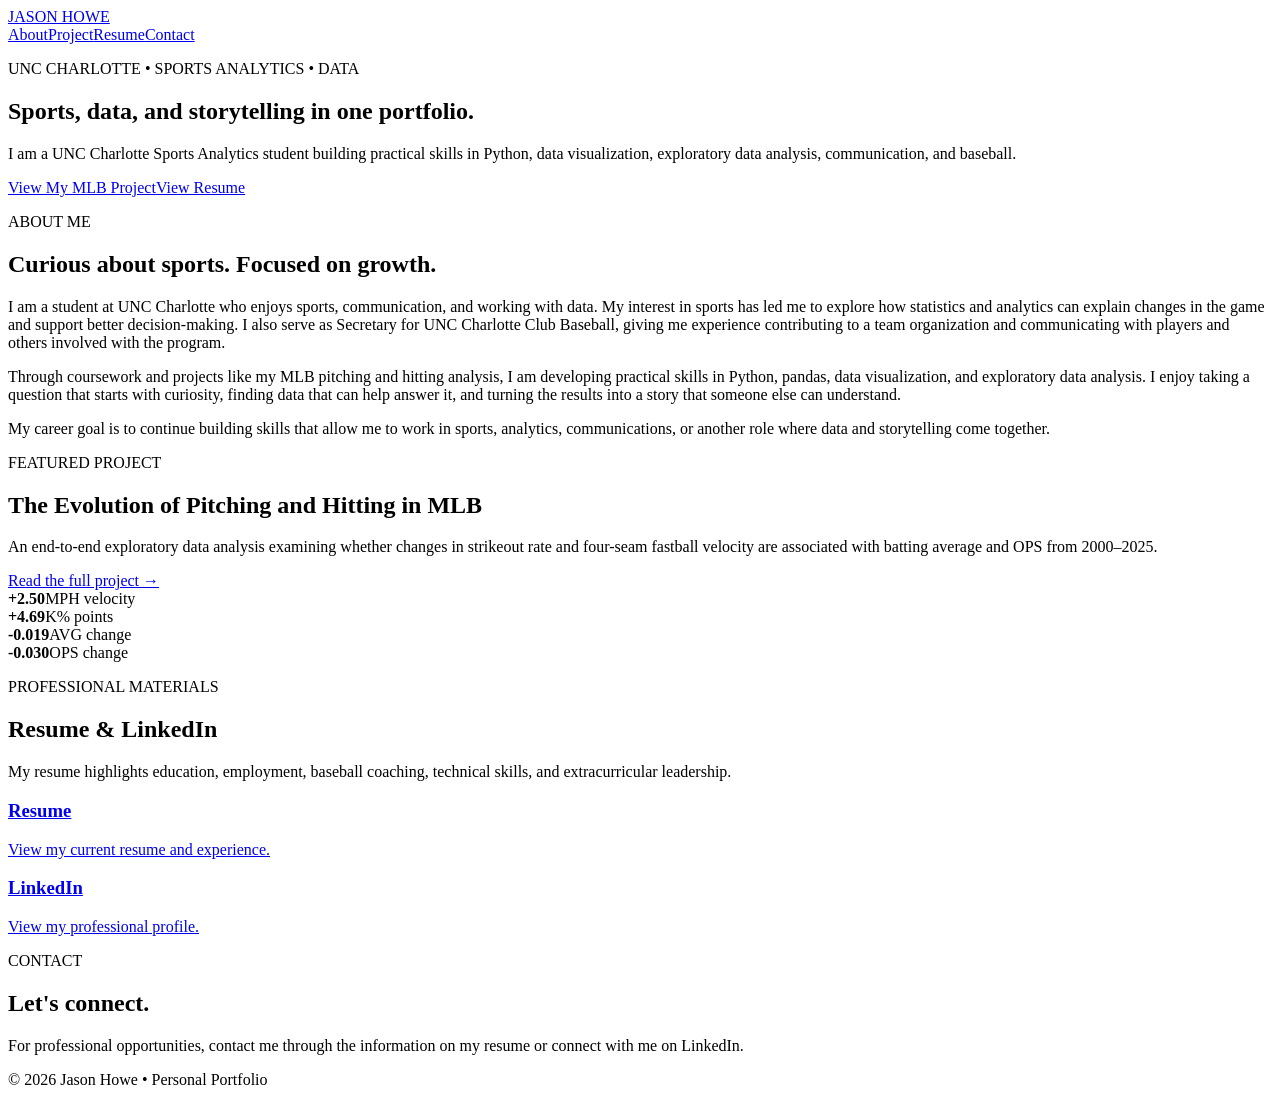
==== index.html @ 019739ac "Add portfolio homepage" ====
<!DOCTYPE html>
<html lang="en"><head><meta charset="UTF-8"><meta name="viewport" content="width=device-width,initial-scale=1.0"><title>Jason Howe | Sports Analytics Portfolio</title><link rel="stylesheet" href="styles.css"></head>
<body><header><nav><a class="brand" href="index.html">JASON HOWE</a><div class="navlinks"><a href="#about">About</a><a href="project.html">Project</a><a href="resume.html">Resume</a><a href="#contact">Contact</a></div></nav></header>
<main><section class="hero"><p class="eyebrow">UNC CHARLOTTE • SPORTS ANALYTICS • DATA</p><h1>Sports, data, and storytelling in one portfolio.</h1><p class="lead">I am a UNC Charlotte Sports Analytics student building practical skills in Python, data visualization, exploratory data analysis, communication, and baseball.</p><div class="buttons"><a class="button" href="project.html">View My MLB Project</a><a class="button secondary" href="resume.html">View Resume</a></div></section>
<section id="about" class="section"><p class="eyebrow">ABOUT ME</p><h2>Curious about sports. Focused on growth.</h2><p>I am a student at UNC Charlotte who enjoys sports, communication, and working with data. My interest in sports has led me to explore how statistics and analytics can explain changes in the game and support better decision-making. I also serve as Secretary for UNC Charlotte Club Baseball, giving me experience contributing to a team organization and communicating with players and others involved with the program.</p><p>Through coursework and projects like my MLB pitching and hitting analysis, I am developing practical skills in Python, pandas, data visualization, and exploratory data analysis. I enjoy taking a question that starts with curiosity, finding data that can help answer it, and turning the results into a story that someone else can understand.</p><p>My career goal is to continue building skills that allow me to work in sports, analytics, communications, or another role where data and storytelling come together.</p></section>
<section class="section feature"><div><p class="eyebrow">FEATURED PROJECT</p><h2>The Evolution of Pitching and Hitting in MLB</h2><p>An end-to-end exploratory data analysis examining whether changes in strikeout rate and four-seam fastball velocity are associated with batting average and OPS from 2000–2025.</p><a class="textlink" href="project.html">Read the full project →</a></div><div class="statgrid"><div><strong>+2.50</strong><span>MPH velocity</span></div><div><strong>+4.69</strong><span>K% points</span></div><div><strong>-0.019</strong><span>AVG change</span></div><div><strong>-0.030</strong><span>OPS change</span></div></div></section>
<section id="resume" class="section"><p class="eyebrow">PROFESSIONAL MATERIALS</p><h2>Resume & LinkedIn</h2><p>My resume highlights education, employment, baseball coaching, technical skills, and extracurricular leadership.</p><div class="cards"><a class="card" href="resume.html"><h3>Resume</h3><p>View my current resume and experience.</p></a><a class="card" href="https://www.linkedin.com/in/jason-howe-ab443136b/" target="_blank" rel="noopener noreferrer"><h3>LinkedIn</h3><p>View my professional profile.</p></a></div></section>
<section id="contact" class="section"><p class="eyebrow">CONTACT</p><h2>Let's connect.</h2><p>For professional opportunities, contact me through the information on my resume or connect with me on LinkedIn.</p></section></main><footer><p>© 2026 Jason Howe • Personal Portfolio</p></footer></body></html>
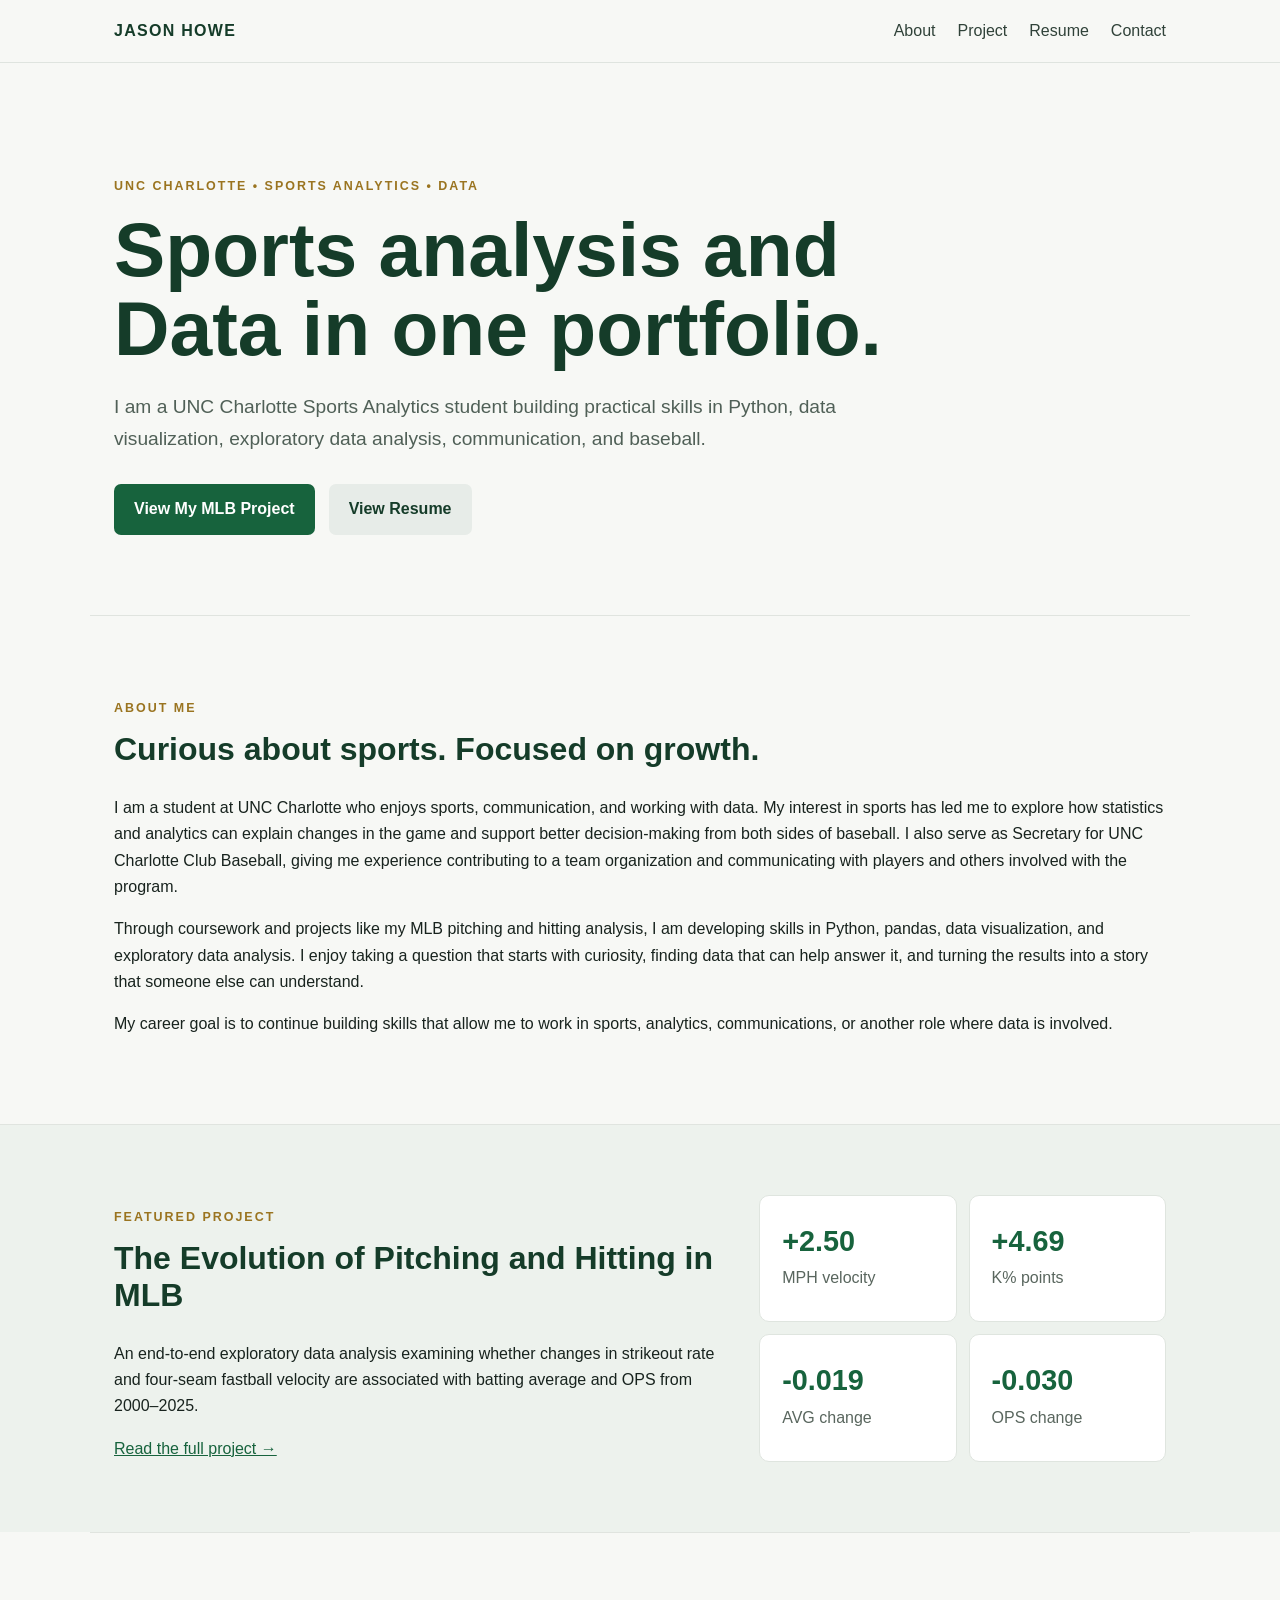
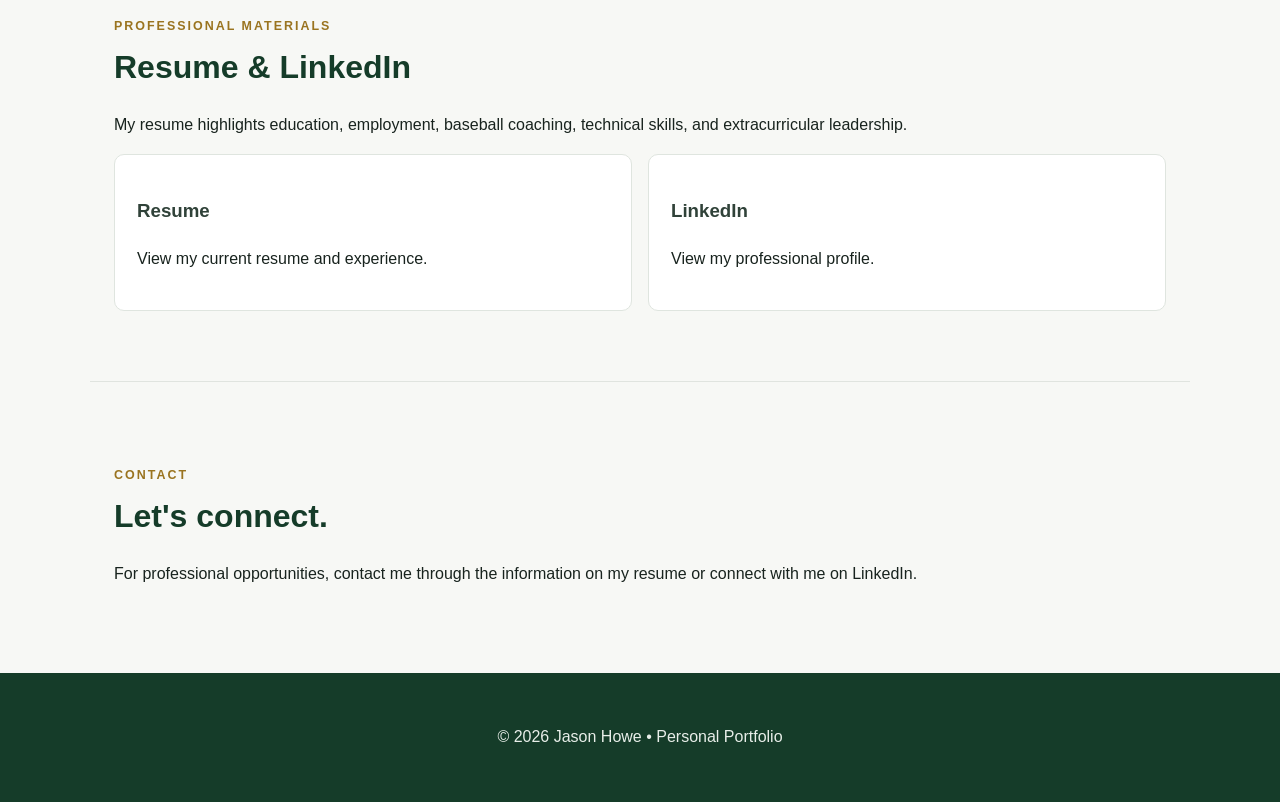
==== commit 78f008bd: "Revise hero section and about me content Updated the hero section and about me content for clarity a" ====
--- a/index.html
+++ b/index.html
@@ -1,8 +1,8 @@
 <!DOCTYPE html>
 <html lang="en"><head><meta charset="UTF-8"><meta name="viewport" content="width=device-width,initial-scale=1.0"><title>Jason Howe | Sports Analytics Portfolio</title><link rel="stylesheet" href="styles.css"></head>
 <body><header><nav><a class="brand" href="index.html">JASON HOWE</a><div class="navlinks"><a href="#about">About</a><a href="project.html">Project</a><a href="resume.html">Resume</a><a href="#contact">Contact</a></div></nav></header>
-<main><section class="hero"><p class="eyebrow">UNC CHARLOTTE • SPORTS ANALYTICS • DATA</p><h1>Sports, data, and storytelling in one portfolio.</h1><p class="lead">I am a UNC Charlotte Sports Analytics student building practical skills in Python, data visualization, exploratory data analysis, communication, and baseball.</p><div class="buttons"><a class="button" href="project.html">View My MLB Project</a><a class="button secondary" href="resume.html">View Resume</a></div></section>
-<section id="about" class="section"><p class="eyebrow">ABOUT ME</p><h2>Curious about sports. Focused on growth.</h2><p>I am a student at UNC Charlotte who enjoys sports, communication, and working with data. My interest in sports has led me to explore how statistics and analytics can explain changes in the game and support better decision-making. I also serve as Secretary for UNC Charlotte Club Baseball, giving me experience contributing to a team organization and communicating with players and others involved with the program.</p><p>Through coursework and projects like my MLB pitching and hitting analysis, I am developing practical skills in Python, pandas, data visualization, and exploratory data analysis. I enjoy taking a question that starts with curiosity, finding data that can help answer it, and turning the results into a story that someone else can understand.</p><p>My career goal is to continue building skills that allow me to work in sports, analytics, communications, or another role where data and storytelling come together.</p></section>
+<main><section class="hero"><p class="eyebrow">UNC CHARLOTTE • SPORTS ANALYTICS • DATA</p><h1>Sports analysis and Data in one portfolio.</h1><p class="lead">I am a UNC Charlotte Sports Analytics student building practical skills in Python, data visualization, exploratory data analysis, communication, and baseball.</p><div class="buttons"><a class="button" href="project.html">View My MLB Project</a><a class="button secondary" href="resume.html">View Resume</a></div></section>
+<section id="about" class="section"><p class="eyebrow">ABOUT ME</p><h2>Curious about sports. Focused on growth.</h2><p>I am a student at UNC Charlotte who enjoys sports, communication, and working with data. My interest in sports has led me to explore how statistics and analytics can explain changes in the game and support better decision-making from both sides of baseball. I also serve as Secretary for UNC Charlotte Club Baseball, giving me experience contributing to a team organization and communicating with players and others involved with the program.</p><p>Through coursework and projects like my MLB pitching and hitting analysis, I am developing skills in Python, pandas, data visualization, and exploratory data analysis. I enjoy taking a question that starts with curiosity, finding data that can help answer it, and turning the results into a story that someone else can understand.</p><p>My career goal is to continue building skills that allow me to work in sports, analytics, communications, or another role where data is involved.</p></section>
 <section class="section feature"><div><p class="eyebrow">FEATURED PROJECT</p><h2>The Evolution of Pitching and Hitting in MLB</h2><p>An end-to-end exploratory data analysis examining whether changes in strikeout rate and four-seam fastball velocity are associated with batting average and OPS from 2000–2025.</p><a class="textlink" href="project.html">Read the full project →</a></div><div class="statgrid"><div><strong>+2.50</strong><span>MPH velocity</span></div><div><strong>+4.69</strong><span>K% points</span></div><div><strong>-0.019</strong><span>AVG change</span></div><div><strong>-0.030</strong><span>OPS change</span></div></div></section>
 <section id="resume" class="section"><p class="eyebrow">PROFESSIONAL MATERIALS</p><h2>Resume & LinkedIn</h2><p>My resume highlights education, employment, baseball coaching, technical skills, and extracurricular leadership.</p><div class="cards"><a class="card" href="resume.html"><h3>Resume</h3><p>View my current resume and experience.</p></a><a class="card" href="https://www.linkedin.com/in/jason-howe-ab443136b/" target="_blank" rel="noopener noreferrer"><h3>LinkedIn</h3><p>View my professional profile.</p></a></div></section>
 <section id="contact" class="section"><p class="eyebrow">CONTACT</p><h2>Let's connect.</h2><p>For professional opportunities, contact me through the information on my resume or connect with me on LinkedIn.</p></section></main><footer><p>© 2026 Jason Howe • Personal Portfolio</p></footer></body></html>
--- a/styles.css
+++ b/styles.css
@@ -0,0 +1 @@
+*{box-sizing:border-box}body{margin:0;font-family:Inter,Arial,sans-serif;line-height:1.65;color:#18231e;background:#f7f8f5}header{position:sticky;top:0;background:rgba(247,248,245,.96);border-bottom:1px solid #dfe4df;z-index:10}nav{max-width:1100px;margin:auto;padding:18px 24px;display:flex;justify-content:space-between;align-items:center}.brand{font-weight:800;letter-spacing:.08em;color:#153c29;text-decoration:none}.navlinks{display:flex;gap:22px}.navlinks a{color:#304239;text-decoration:none}.navlinks a:hover,.textlink{color:#17633d}.hero{max-width:1100px;margin:auto;padding:100px 24px 80px}.hero.compact{padding-bottom:55px}.eyebrow{font-size:.78rem;font-weight:800;letter-spacing:.16em;color:#9a7420}.hero h1{font-size:clamp(2.5rem,6vw,5rem);line-height:1.02;max-width:900px;margin:14px 0 24px;color:#153c29}.lead{font-size:1.2rem;max-width:760px;color:#506057}.buttons{display:flex;gap:14px;flex-wrap:wrap;margin-top:30px}.button{display:inline-block;background:#17633d;color:white;padding:12px 20px;border-radius:7px;text-decoration:none;font-weight:700}.button.secondary{background:#e7ece8;color:#153c29}.section{max-width:1100px;margin:auto;padding:70px 24px;border-top:1px solid #e0e4df}.section h2{font-size:2rem;line-height:1.15;color:#153c29;margin-top:8px}.section h3{color:#304239}.feature{display:grid;grid-template-columns:1.5fr 1fr;gap:35px;background:#edf2ed;max-width:none;padding-left:max(24px,calc((100% - 1100px)/2 + 24px));padding-right:max(24px,calc((100% - 1100px)/2 + 24px))}.statgrid{display:grid;grid-template-columns:1fr 1fr;gap:12px}.statgrid div,.findings div,.card{background:white;border:1px solid #dfe5df;border-radius:10px;padding:22px}.statgrid strong,.findings strong{display:block;font-size:1.8rem;color:#17633d}.statgrid span,.findings span{display:block;color:#59665e}.cards{display:grid;grid-template-columns:1fr 1fr;gap:16px}.card{display:block;text-decoration:none;color:inherit}.card:hover{border-color:#9a7420}.table{border:1px solid #dfe5df;border-radius:10px;overflow:hidden}.table>div{display:grid;grid-template-columns:1fr 2fr;padding:12px 16px;border-bottom:1px solid #e5e9e5}.table>div:last-child{border-bottom:0}.table>div:first-child{background:#edf2ed}.findings{display:grid;grid-template-columns:repeat(4,1fr);gap:12px}figure{margin:35px 0;padding:20px;background:white;border:1px solid #dfe5df;border-radius:10px}figure img{width:100%;height:auto;display:block}figcaption{padding-top:15px;color:#526057}code{background:#eef1ed;padding:2px 5px;border-radius:4px}li{margin-bottom:8px}.resume-page{max-width:900px}.resume-header{text-align:center;padding:40px 0}.resume-header h1{color:#153c29;font-size:2.6rem;margin-bottom:4px}.resume-page section{padding:24px 0;border-top:1px solid #e0e4df}.resume-page h2{color:#153c29;text-transform:uppercase;letter-spacing:.08em}.back-link{display:inline-block;margin-top:30px;color:#17633d}footer{text-align:center;padding:35px 24px;background:#153c29;color:#e8eee9}@media(max-width:760px){.navlinks{gap:10px;font-size:.9rem}.hero{padding-top:65px}.feature{grid-template-columns:1fr}.cards,.findings{grid-template-columns:1fr}.table>div{grid-template-columns:1fr}.statgrid{margin-top:10px}}
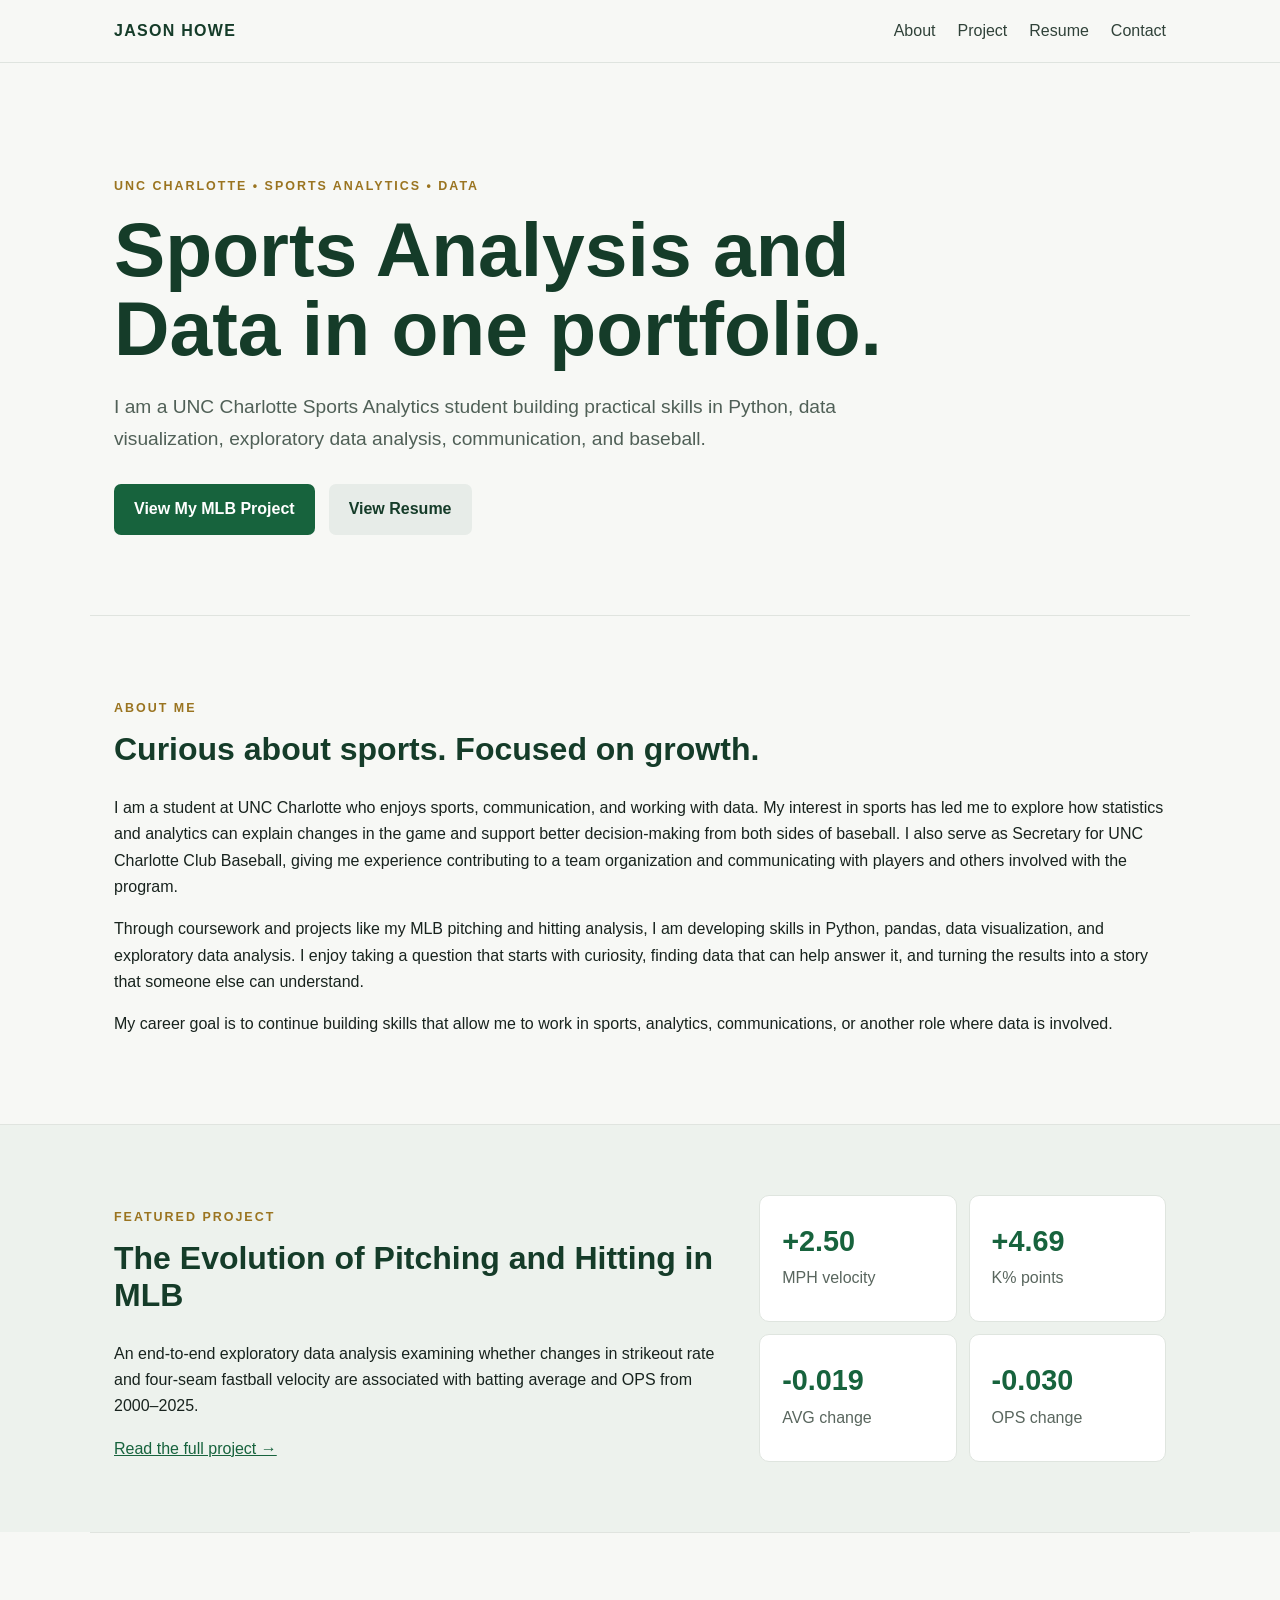
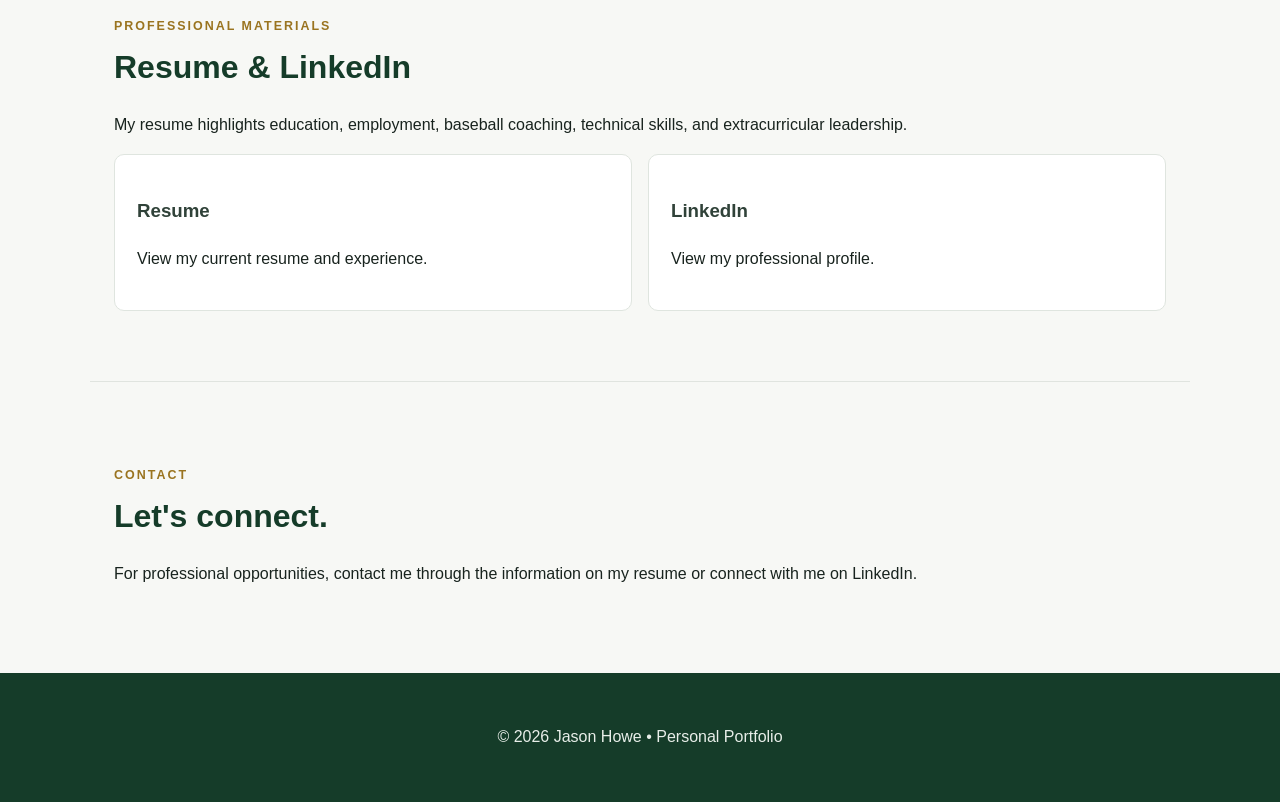
==== commit 448845d4: "Fix capitalization and improve hero section text Corrected capitalization in the heading and updated" ====
--- a/index.html
+++ b/index.html
@@ -1,7 +1,7 @@
 <!DOCTYPE html>
 <html lang="en"><head><meta charset="UTF-8"><meta name="viewport" content="width=device-width,initial-scale=1.0"><title>Jason Howe | Sports Analytics Portfolio</title><link rel="stylesheet" href="styles.css"></head>
 <body><header><nav><a class="brand" href="index.html">JASON HOWE</a><div class="navlinks"><a href="#about">About</a><a href="project.html">Project</a><a href="resume.html">Resume</a><a href="#contact">Contact</a></div></nav></header>
-<main><section class="hero"><p class="eyebrow">UNC CHARLOTTE • SPORTS ANALYTICS • DATA</p><h1>Sports analysis and Data in one portfolio.</h1><p class="lead">I am a UNC Charlotte Sports Analytics student building practical skills in Python, data visualization, exploratory data analysis, communication, and baseball.</p><div class="buttons"><a class="button" href="project.html">View My MLB Project</a><a class="button secondary" href="resume.html">View Resume</a></div></section>
+<main><section class="hero"><p class="eyebrow">UNC CHARLOTTE • SPORTS ANALYTICS • DATA</p><h1>Sports Analysis and Data in one portfolio.</h1><p class="lead">I am a UNC Charlotte Sports Analytics student building practical skills in Python, data visualization, exploratory data analysis, communication, and baseball.</p><div class="buttons"><a class="button" href="project.html">View My MLB Project</a><a class="button secondary" href="resume.html">View Resume</a></div></section>
 <section id="about" class="section"><p class="eyebrow">ABOUT ME</p><h2>Curious about sports. Focused on growth.</h2><p>I am a student at UNC Charlotte who enjoys sports, communication, and working with data. My interest in sports has led me to explore how statistics and analytics can explain changes in the game and support better decision-making from both sides of baseball. I also serve as Secretary for UNC Charlotte Club Baseball, giving me experience contributing to a team organization and communicating with players and others involved with the program.</p><p>Through coursework and projects like my MLB pitching and hitting analysis, I am developing skills in Python, pandas, data visualization, and exploratory data analysis. I enjoy taking a question that starts with curiosity, finding data that can help answer it, and turning the results into a story that someone else can understand.</p><p>My career goal is to continue building skills that allow me to work in sports, analytics, communications, or another role where data is involved.</p></section>
 <section class="section feature"><div><p class="eyebrow">FEATURED PROJECT</p><h2>The Evolution of Pitching and Hitting in MLB</h2><p>An end-to-end exploratory data analysis examining whether changes in strikeout rate and four-seam fastball velocity are associated with batting average and OPS from 2000–2025.</p><a class="textlink" href="project.html">Read the full project →</a></div><div class="statgrid"><div><strong>+2.50</strong><span>MPH velocity</span></div><div><strong>+4.69</strong><span>K% points</span></div><div><strong>-0.019</strong><span>AVG change</span></div><div><strong>-0.030</strong><span>OPS change</span></div></div></section>
 <section id="resume" class="section"><p class="eyebrow">PROFESSIONAL MATERIALS</p><h2>Resume & LinkedIn</h2><p>My resume highlights education, employment, baseball coaching, technical skills, and extracurricular leadership.</p><div class="cards"><a class="card" href="resume.html"><h3>Resume</h3><p>View my current resume and experience.</p></a><a class="card" href="https://www.linkedin.com/in/jason-howe-ab443136b/" target="_blank" rel="noopener noreferrer"><h3>LinkedIn</h3><p>View my professional profile.</p></a></div></section>
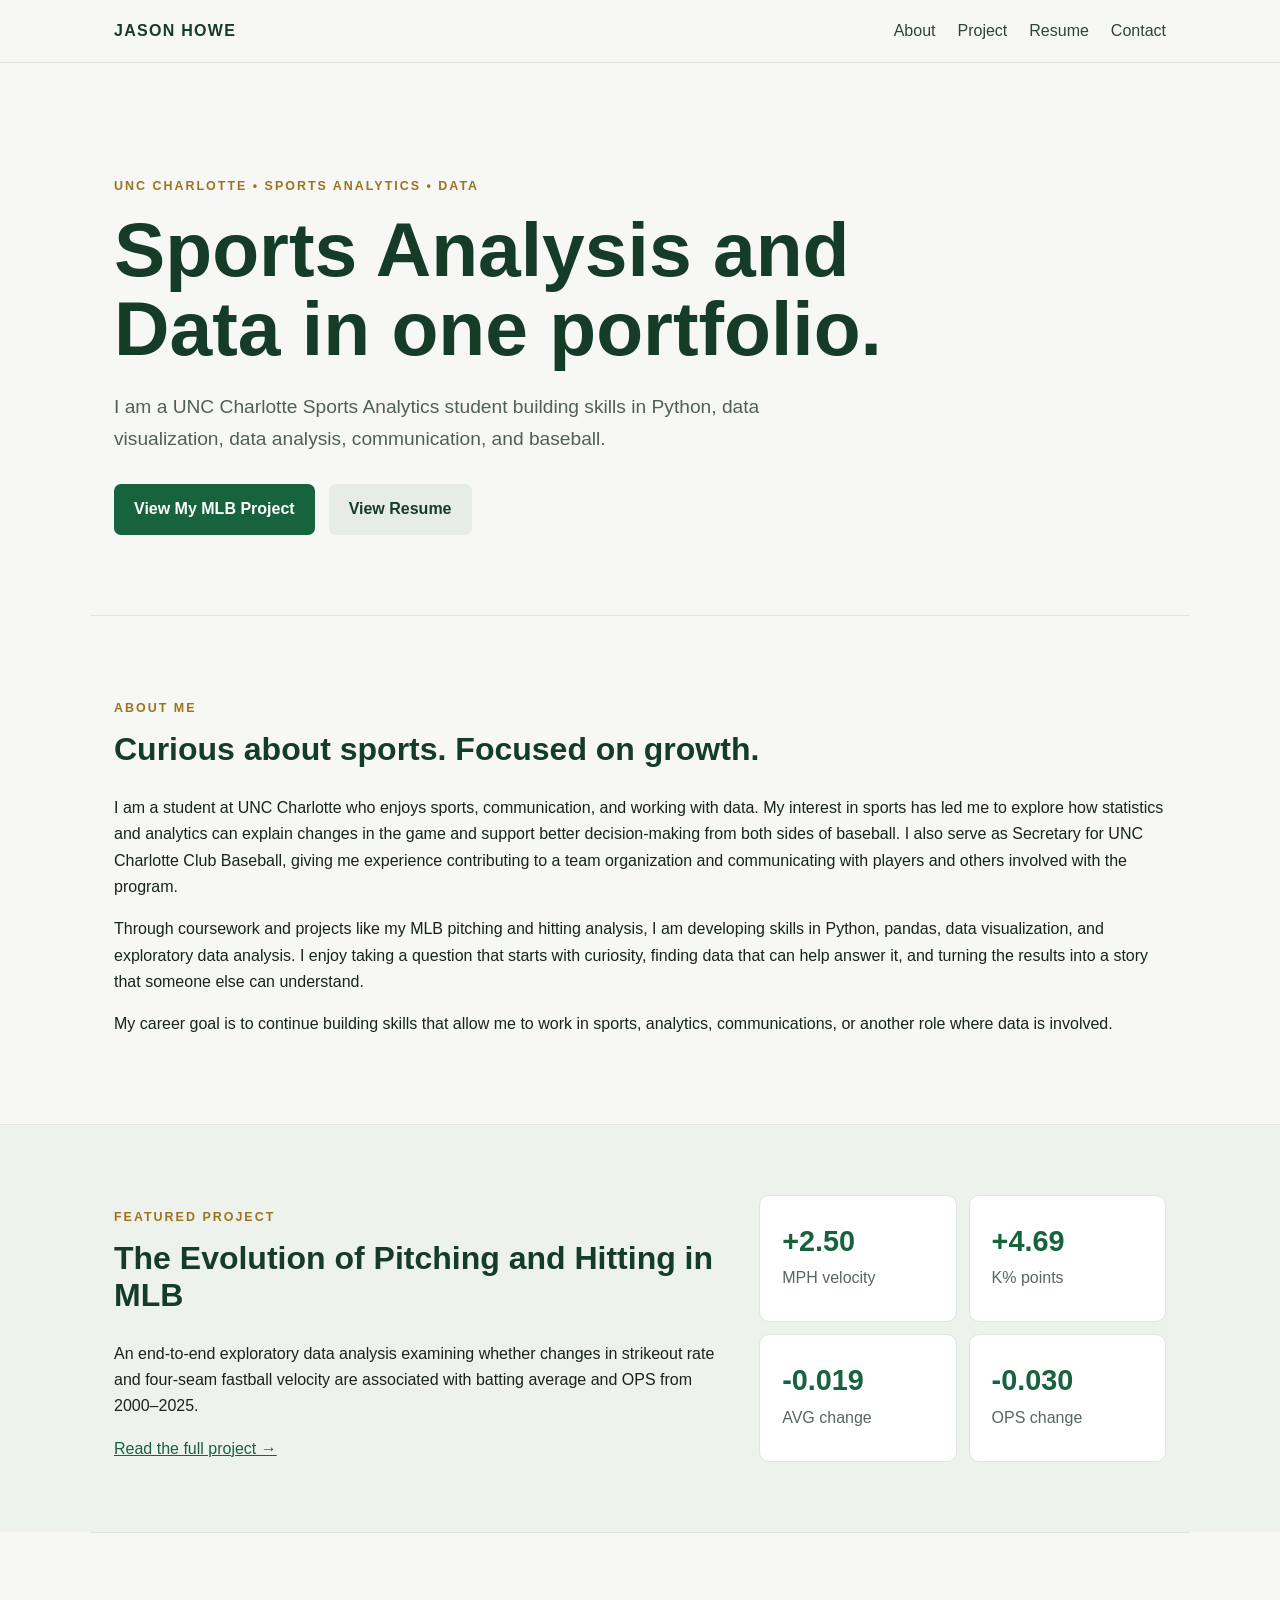
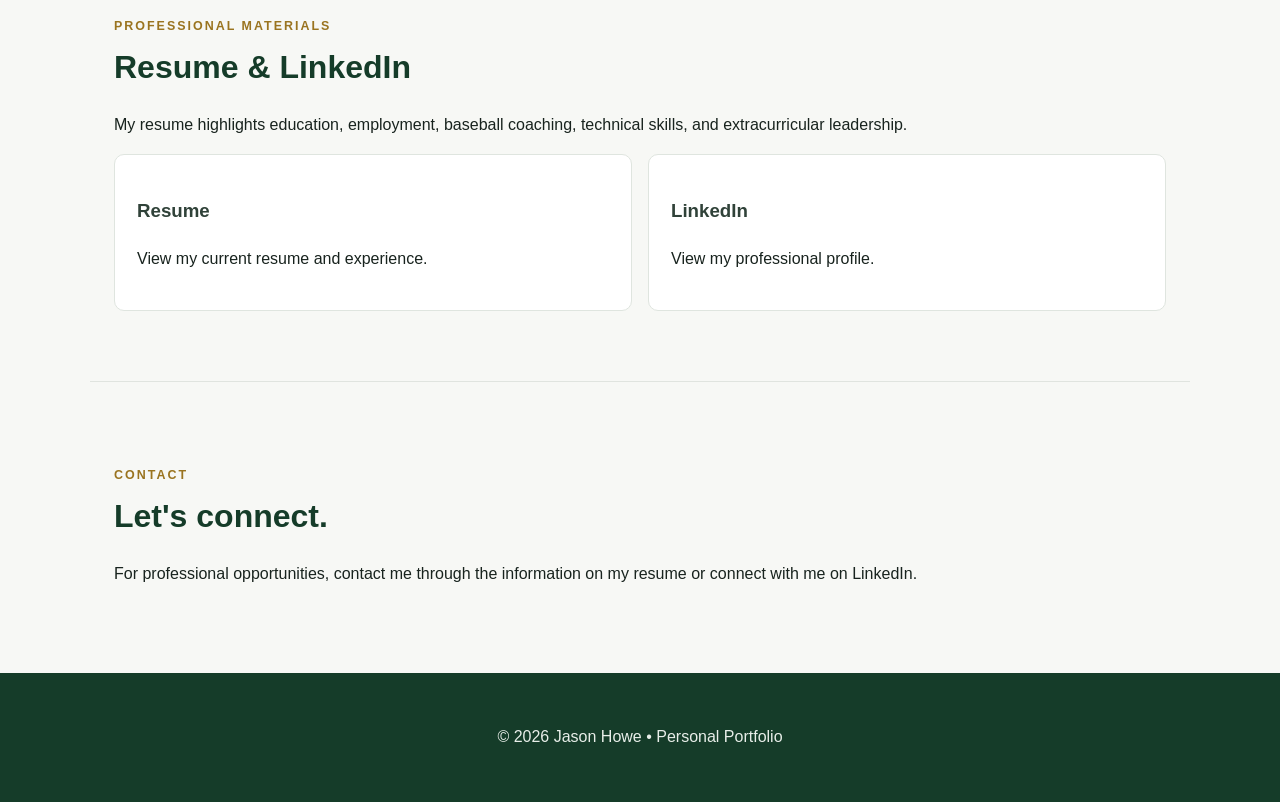
==== commit 4be4f81c: "Update index.html" ====
--- a/index.html
+++ b/index.html
@@ -1,7 +1,7 @@
 <!DOCTYPE html>
 <html lang="en"><head><meta charset="UTF-8"><meta name="viewport" content="width=device-width,initial-scale=1.0"><title>Jason Howe | Sports Analytics Portfolio</title><link rel="stylesheet" href="styles.css"></head>
 <body><header><nav><a class="brand" href="index.html">JASON HOWE</a><div class="navlinks"><a href="#about">About</a><a href="project.html">Project</a><a href="resume.html">Resume</a><a href="#contact">Contact</a></div></nav></header>
-<main><section class="hero"><p class="eyebrow">UNC CHARLOTTE • SPORTS ANALYTICS • DATA</p><h1>Sports Analysis and Data in one portfolio.</h1><p class="lead">I am a UNC Charlotte Sports Analytics student building practical skills in Python, data visualization, exploratory data analysis, communication, and baseball.</p><div class="buttons"><a class="button" href="project.html">View My MLB Project</a><a class="button secondary" href="resume.html">View Resume</a></div></section>
+<main><section class="hero"><p class="eyebrow">UNC CHARLOTTE • SPORTS ANALYTICS • DATA</p><h1>Sports Analysis and Data in one portfolio.</h1><p class="lead">I am a UNC Charlotte Sports Analytics student building skills in Python, data visualization, data analysis, communication, and baseball.</p><div class="buttons"><a class="button" href="project.html">View My MLB Project</a><a class="button secondary" href="resume.html">View Resume</a></div></section>
 <section id="about" class="section"><p class="eyebrow">ABOUT ME</p><h2>Curious about sports. Focused on growth.</h2><p>I am a student at UNC Charlotte who enjoys sports, communication, and working with data. My interest in sports has led me to explore how statistics and analytics can explain changes in the game and support better decision-making from both sides of baseball. I also serve as Secretary for UNC Charlotte Club Baseball, giving me experience contributing to a team organization and communicating with players and others involved with the program.</p><p>Through coursework and projects like my MLB pitching and hitting analysis, I am developing skills in Python, pandas, data visualization, and exploratory data analysis. I enjoy taking a question that starts with curiosity, finding data that can help answer it, and turning the results into a story that someone else can understand.</p><p>My career goal is to continue building skills that allow me to work in sports, analytics, communications, or another role where data is involved.</p></section>
 <section class="section feature"><div><p class="eyebrow">FEATURED PROJECT</p><h2>The Evolution of Pitching and Hitting in MLB</h2><p>An end-to-end exploratory data analysis examining whether changes in strikeout rate and four-seam fastball velocity are associated with batting average and OPS from 2000–2025.</p><a class="textlink" href="project.html">Read the full project →</a></div><div class="statgrid"><div><strong>+2.50</strong><span>MPH velocity</span></div><div><strong>+4.69</strong><span>K% points</span></div><div><strong>-0.019</strong><span>AVG change</span></div><div><strong>-0.030</strong><span>OPS change</span></div></div></section>
 <section id="resume" class="section"><p class="eyebrow">PROFESSIONAL MATERIALS</p><h2>Resume & LinkedIn</h2><p>My resume highlights education, employment, baseball coaching, technical skills, and extracurricular leadership.</p><div class="cards"><a class="card" href="resume.html"><h3>Resume</h3><p>View my current resume and experience.</p></a><a class="card" href="https://www.linkedin.com/in/jason-howe-ab443136b/" target="_blank" rel="noopener noreferrer"><h3>LinkedIn</h3><p>View my professional profile.</p></a></div></section>
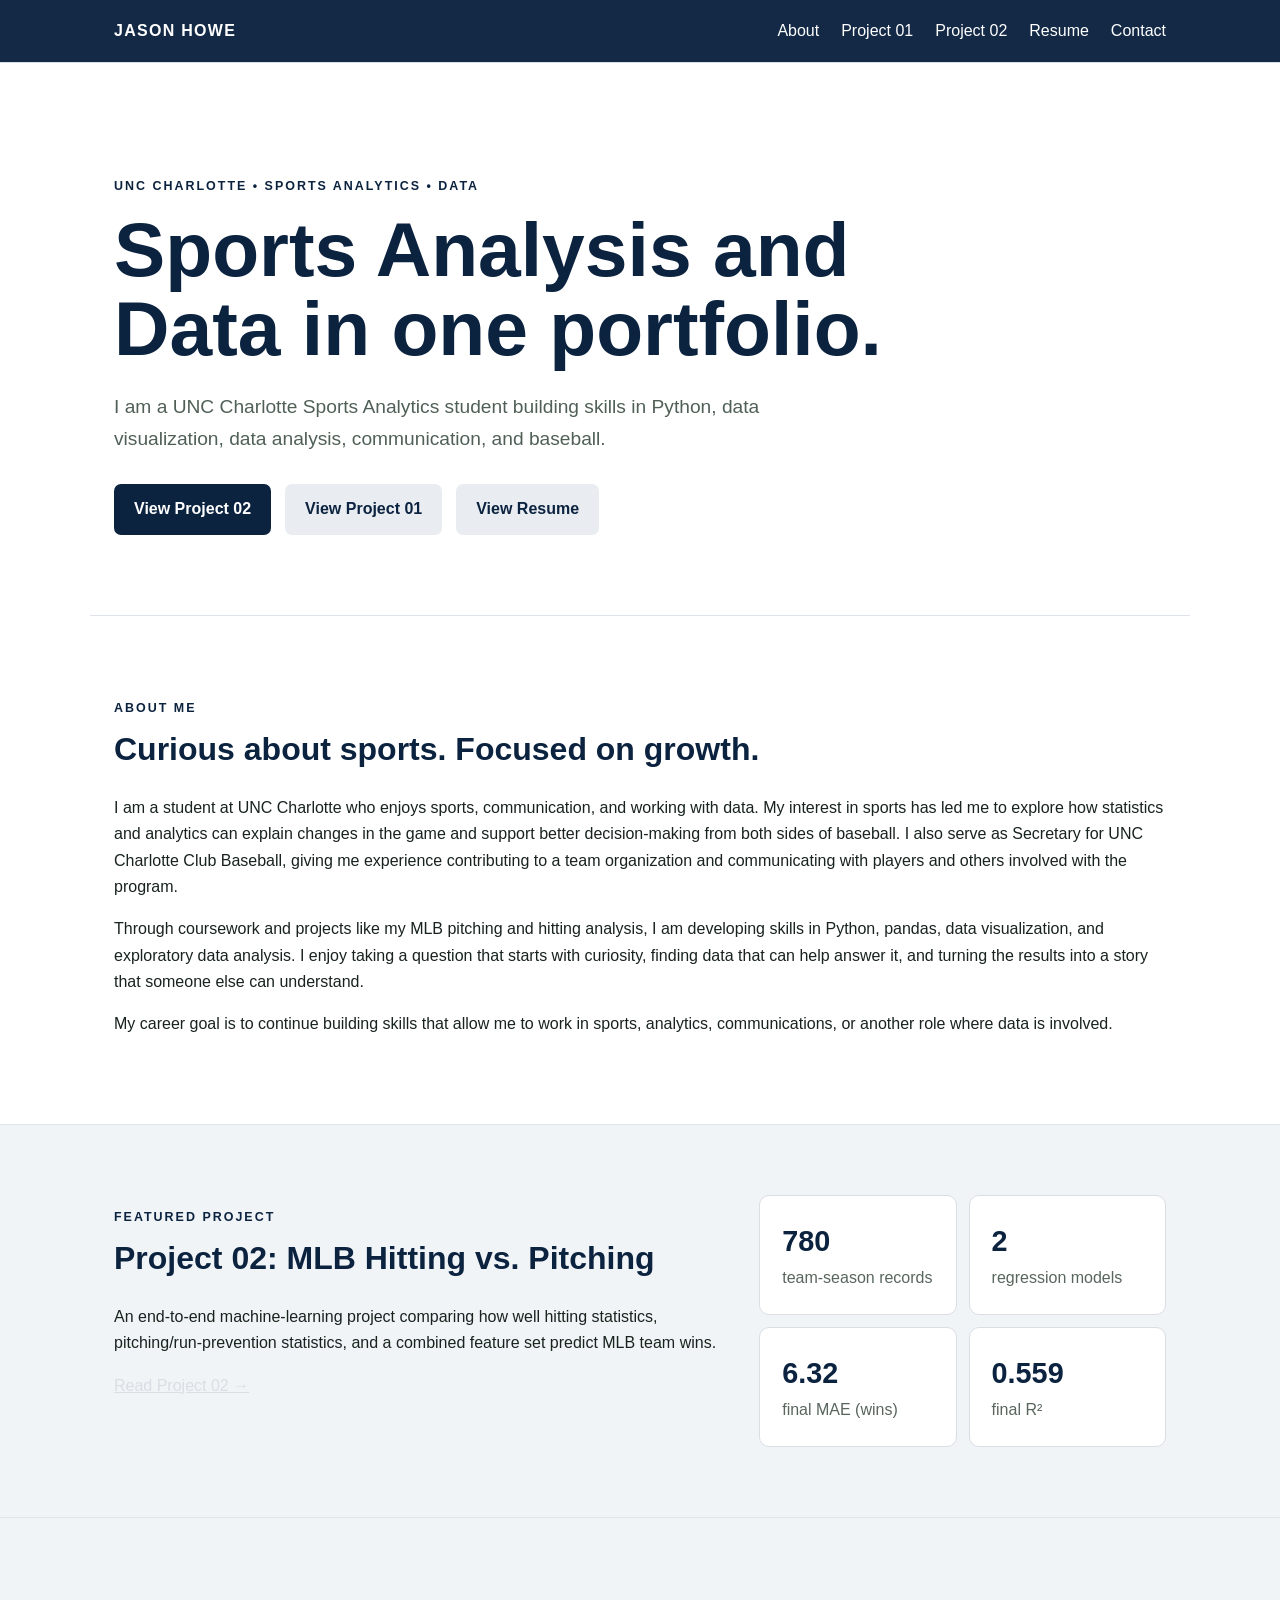
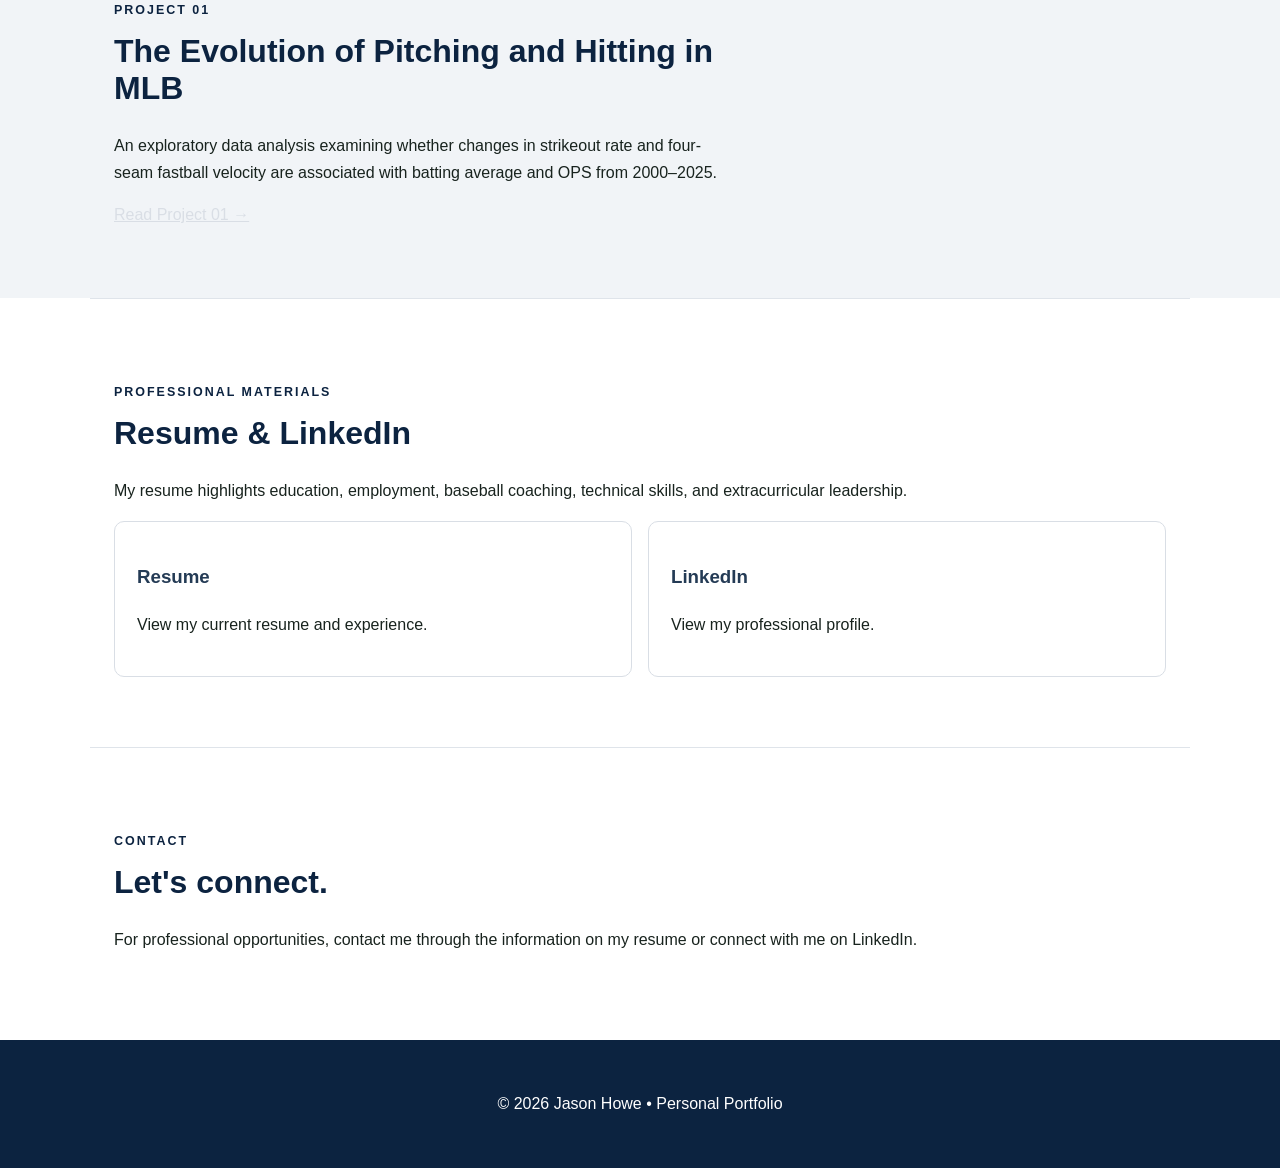
==== commit 4e3b4b28: "Add Project 02 to portfolio navigation and homepage" ====
--- a/index.html
+++ b/index.html
@@ -1,8 +1,9 @@
 <!DOCTYPE html>
 <html lang="en"><head><meta charset="UTF-8"><meta name="viewport" content="width=device-width,initial-scale=1.0"><title>Jason Howe | Sports Analytics Portfolio</title><link rel="stylesheet" href="styles.css"></head>
-<body><header><nav><a class="brand" href="index.html">JASON HOWE</a><div class="navlinks"><a href="#about">About</a><a href="project.html">Project</a><a href="resume.html">Resume</a><a href="#contact">Contact</a></div></nav></header>
-<main><section class="hero"><p class="eyebrow">UNC CHARLOTTE • SPORTS ANALYTICS • DATA</p><h1>Sports Analysis and Data in one portfolio.</h1><p class="lead">I am a UNC Charlotte Sports Analytics student building skills in Python, data visualization, data analysis, communication, and baseball.</p><div class="buttons"><a class="button" href="project.html">View My MLB Project</a><a class="button secondary" href="resume.html">View Resume</a></div></section>
+<body><header><nav><a class="brand" href="index.html">JASON HOWE</a><div class="navlinks"><a href="#about">About</a><a href="project.html">Project 01</a><a href="project2.html">Project 02</a><a href="resume.html">Resume</a><a href="#contact">Contact</a></div></nav></header>
+<main><section class="hero"><p class="eyebrow">UNC CHARLOTTE • SPORTS ANALYTICS • DATA</p><h1>Sports Analysis and Data in one portfolio.</h1><p class="lead">I am a UNC Charlotte Sports Analytics student building skills in Python, data visualization, data analysis, communication, and baseball.</p><div class="buttons"><a class="button" href="project2.html">View Project 02</a><a class="button secondary" href="project.html">View Project 01</a><a class="button secondary" href="resume.html">View Resume</a></div></section>
 <section id="about" class="section"><p class="eyebrow">ABOUT ME</p><h2>Curious about sports. Focused on growth.</h2><p>I am a student at UNC Charlotte who enjoys sports, communication, and working with data. My interest in sports has led me to explore how statistics and analytics can explain changes in the game and support better decision-making from both sides of baseball. I also serve as Secretary for UNC Charlotte Club Baseball, giving me experience contributing to a team organization and communicating with players and others involved with the program.</p><p>Through coursework and projects like my MLB pitching and hitting analysis, I am developing skills in Python, pandas, data visualization, and exploratory data analysis. I enjoy taking a question that starts with curiosity, finding data that can help answer it, and turning the results into a story that someone else can understand.</p><p>My career goal is to continue building skills that allow me to work in sports, analytics, communications, or another role where data is involved.</p></section>
-<section class="section feature"><div><p class="eyebrow">FEATURED PROJECT</p><h2>The Evolution of Pitching and Hitting in MLB</h2><p>An end-to-end exploratory data analysis examining whether changes in strikeout rate and four-seam fastball velocity are associated with batting average and OPS from 2000–2025.</p><a class="textlink" href="project.html">Read the full project →</a></div><div class="statgrid"><div><strong>+2.50</strong><span>MPH velocity</span></div><div><strong>+4.69</strong><span>K% points</span></div><div><strong>-0.019</strong><span>AVG change</span></div><div><strong>-0.030</strong><span>OPS change</span></div></div></section>
+<section class="section feature"><div><p class="eyebrow">FEATURED PROJECT</p><h2>Project 02: MLB Hitting vs. Pitching</h2><p>An end-to-end machine-learning project comparing how well hitting statistics, pitching/run-prevention statistics, and a combined feature set predict MLB team wins.</p><a class="textlink" href="project2.html">Read Project 02 →</a></div><div class="statgrid"><div><strong>780</strong><span>team-season records</span></div><div><strong>2</strong><span>regression models</span></div><div><strong>6.32</strong><span>final MAE (wins)</span></div><div><strong>0.559</strong><span>final R²</span></div></div></section>
+<section class="section feature"><div><p class="eyebrow">PROJECT 01</p><h2>The Evolution of Pitching and Hitting in MLB</h2><p>An exploratory data analysis examining whether changes in strikeout rate and four-seam fastball velocity are associated with batting average and OPS from 2000–2025.</p><a class="textlink" href="project.html">Read Project 01 →</a></div></section>
 <section id="resume" class="section"><p class="eyebrow">PROFESSIONAL MATERIALS</p><h2>Resume & LinkedIn</h2><p>My resume highlights education, employment, baseball coaching, technical skills, and extracurricular leadership.</p><div class="cards"><a class="card" href="resume.html"><h3>Resume</h3><p>View my current resume and experience.</p></a><a class="card" href="https://www.linkedin.com/in/jason-howe-ab443136b/" target="_blank" rel="noopener noreferrer"><h3>LinkedIn</h3><p>View my professional profile.</p></a></div></section>
 <section id="contact" class="section"><p class="eyebrow">CONTACT</p><h2>Let's connect.</h2><p>For professional opportunities, contact me through the information on my resume or connect with me on LinkedIn.</p></section></main><footer><p>© 2026 Jason Howe • Personal Portfolio</p></footer></body></html>
--- a/styles.css
+++ b/styles.css
@@ -1 +1,304 @@
-*{box-sizing:border-box}body{margin:0;font-family:Inter,Arial,sans-serif;line-height:1.65;color:#18231e;background:#f7f8f5}header{position:sticky;top:0;background:rgba(247,248,245,.96);border-bottom:1px solid #dfe4df;z-index:10}nav{max-width:1100px;margin:auto;padding:18px 24px;display:flex;justify-content:space-between;align-items:center}.brand{font-weight:800;letter-spacing:.08em;color:#153c29;text-decoration:none}.navlinks{display:flex;gap:22px}.navlinks a{color:#304239;text-decoration:none}.navlinks a:hover,.textlink{color:#17633d}.hero{max-width:1100px;margin:auto;padding:100px 24px 80px}.hero.compact{padding-bottom:55px}.eyebrow{font-size:.78rem;font-weight:800;letter-spacing:.16em;color:#9a7420}.hero h1{font-size:clamp(2.5rem,6vw,5rem);line-height:1.02;max-width:900px;margin:14px 0 24px;color:#153c29}.lead{font-size:1.2rem;max-width:760px;color:#506057}.buttons{display:flex;gap:14px;flex-wrap:wrap;margin-top:30px}.button{display:inline-block;background:#17633d;color:white;padding:12px 20px;border-radius:7px;text-decoration:none;font-weight:700}.button.secondary{background:#e7ece8;color:#153c29}.section{max-width:1100px;margin:auto;padding:70px 24px;border-top:1px solid #e0e4df}.section h2{font-size:2rem;line-height:1.15;color:#153c29;margin-top:8px}.section h3{color:#304239}.feature{display:grid;grid-template-columns:1.5fr 1fr;gap:35px;background:#edf2ed;max-width:none;padding-left:max(24px,calc((100% - 1100px)/2 + 24px));padding-right:max(24px,calc((100% - 1100px)/2 + 24px))}.statgrid{display:grid;grid-template-columns:1fr 1fr;gap:12px}.statgrid div,.findings div,.card{background:white;border:1px solid #dfe5df;border-radius:10px;padding:22px}.statgrid strong,.findings strong{display:block;font-size:1.8rem;color:#17633d}.statgrid span,.findings span{display:block;color:#59665e}.cards{display:grid;grid-template-columns:1fr 1fr;gap:16px}.card{display:block;text-decoration:none;color:inherit}.card:hover{border-color:#9a7420}.table{border:1px solid #dfe5df;border-radius:10px;overflow:hidden}.table>div{display:grid;grid-template-columns:1fr 2fr;padding:12px 16px;border-bottom:1px solid #e5e9e5}.table>div:last-child{border-bottom:0}.table>div:first-child{background:#edf2ed}.findings{display:grid;grid-template-columns:repeat(4,1fr);gap:12px}figure{margin:35px 0;padding:20px;background:white;border:1px solid #dfe5df;border-radius:10px}figure img{width:100%;height:auto;display:block}figcaption{padding-top:15px;color:#526057}code{background:#eef1ed;padding:2px 5px;border-radius:4px}li{margin-bottom:8px}.resume-page{max-width:900px}.resume-header{text-align:center;padding:40px 0}.resume-header h1{color:#153c29;font-size:2.6rem;margin-bottom:4px}.resume-page section{padding:24px 0;border-top:1px solid #e0e4df}.resume-page h2{color:#153c29;text-transform:uppercase;letter-spacing:.08em}.back-link{display:inline-block;margin-top:30px;color:#17633d}footer{text-align:center;padding:35px 24px;background:#153c29;color:#e8eee9}@media(max-width:760px){.navlinks{gap:10px;font-size:.9rem}.hero{padding-top:65px}.feature{grid-template-columns:1fr}.cards,.findings{grid-template-columns:1fr}.table>div{grid-template-columns:1fr}.statgrid{margin-top:10px}}
+* {
+    box-sizing: border-box;
+}
+
+body {
+    margin: 0;
+    font-family: Inter, Arial, sans-serif;
+    line-height: 1.65;
+    color: #18231e;
+    background: #ffffff;
+}
+
+header {
+    position: sticky;
+    top: 0;
+    background: rgba(12, 35, 64, 0.97);
+    border-bottom: 1px solid #d9dee5;
+    z-index: 10;
+}
+
+nav {
+    max-width: 1100px;
+    margin: auto;
+    padding: 18px 24px;
+    display: flex;
+    justify-content: space-between;
+    align-items: center;
+}
+
+.brand {
+    font-weight: 800;
+    letter-spacing: .08em;
+    color: #ffffff;
+    text-decoration: none;
+}
+
+.navlinks {
+    display: flex;
+    gap: 22px;
+}
+
+.navlinks a {
+    color: #ffffff;
+    text-decoration: none;
+}
+
+.navlinks a:hover,
+.textlink {
+    color: #d9dee5;
+}
+
+.hero {
+    max-width: 1100px;
+    margin: auto;
+    padding: 100px 24px 80px;
+}
+
+.hero.compact {
+    padding-bottom: 55px;
+}
+
+.eyebrow {
+    font-size: .78rem;
+    font-weight: 800;
+    letter-spacing: .16em;
+    color: #0c2340;
+}
+
+.hero h1 {
+    font-size: clamp(2.5rem, 6vw, 5rem);
+    line-height: 1.02;
+    max-width: 900px;
+    margin: 14px 0 24px;
+    color: #0c2340;
+}
+
+.lead {
+    font-size: 1.2rem;
+    max-width: 760px;
+    color: #506057;
+}
+
+.buttons {
+    display: flex;
+    gap: 14px;
+    flex-wrap: wrap;
+    margin-top: 30px;
+}
+
+.button {
+    display: inline-block;
+    background: #0c2340;
+    color: #ffffff;
+    padding: 12px 20px;
+    border-radius: 7px;
+    text-decoration: none;
+    font-weight: 700;
+}
+
+.button:hover {
+    background: #163a63;
+}
+
+.button.secondary {
+    background: #e9edf2;
+    color: #0c2340;
+}
+
+.section {
+    max-width: 1100px;
+    margin: auto;
+    padding: 70px 24px;
+    border-top: 1px solid #dfe4ea;
+}
+
+.section h2 {
+    font-size: 2rem;
+    line-height: 1.15;
+    color: #0c2340;
+    margin-top: 8px;
+}
+
+.section h3 {
+    color: #243b55;
+}
+
+.feature {
+    display: grid;
+    grid-template-columns: 1.5fr 1fr;
+    gap: 35px;
+    background: #f1f4f7;
+    max-width: none;
+    padding-left: max(24px, calc((100% - 1100px) / 2 + 24px));
+    padding-right: max(24px, calc((100% - 1100px) / 2 + 24px));
+}
+
+.statgrid {
+    display: grid;
+    grid-template-columns: 1fr 1fr;
+    gap: 12px;
+}
+
+.statgrid div,
+.findings div,
+.card {
+    background: #ffffff;
+    border: 1px solid #d9dee5;
+    border-radius: 10px;
+    padding: 22px;
+}
+
+.statgrid strong,
+.findings strong {
+    display: block;
+    font-size: 1.8rem;
+    color: #0c2340;
+}
+
+.statgrid span,
+.findings span {
+    display: block;
+    color: #59665e;
+}
+
+.cards {
+    display: grid;
+    grid-template-columns: 1fr 1fr;
+    gap: 16px;
+}
+
+.card {
+    display: block;
+    text-decoration: none;
+    color: inherit;
+}
+
+.card:hover {
+    border-color: #0c2340;
+}
+
+.table {
+    border: 1px solid #d9dee5;
+    border-radius: 10px;
+    overflow: hidden;
+}
+
+.table > div {
+    display: grid;
+    grid-template-columns: 1fr 2fr;
+    padding: 12px 16px;
+    border-bottom: 1px solid #e5e9ed;
+}
+
+.table > div:last-child {
+    border-bottom: 0;
+}
+
+.table > div:first-child {
+    background: #f1f4f7;
+    color: #0c2340;
+    font-weight: 700;
+}
+
+.findings {
+    display: grid;
+    grid-template-columns: repeat(4, 1fr);
+    gap: 12px;
+}
+
+figure {
+    margin: 35px 0;
+    padding: 20px;
+    background: #ffffff;
+    border: 1px solid #d9dee5;
+    border-radius: 10px;
+}
+
+figure img {
+    width: 100%;
+    height: auto;
+    display: block;
+}
+
+figcaption {
+    padding-top: 15px;
+    color: #526057;
+}
+
+code {
+    background: #eef1f4;
+    padding: 2px 5px;
+    border-radius: 4px;
+}
+
+li {
+    margin-bottom: 8px;
+}
+
+.resume-page {
+    max-width: 900px;
+}
+
+.resume-header {
+    text-align: center;
+    padding: 40px 0;
+}
+
+.resume-header h1 {
+    color: #0c2340;
+    font-size: 2.6rem;
+    margin-bottom: 4px;
+}
+
+.resume-page section {
+    padding: 24px 0;
+    border-top: 1px solid #dfe4ea;
+}
+
+.resume-page h2 {
+    color: #0c2340;
+    text-transform: uppercase;
+    letter-spacing: .08em;
+}
+
+.back-link {
+    display: inline-block;
+    margin-top: 30px;
+    color: #0c2340;
+}
+
+footer {
+    text-align: center;
+    padding: 35px 24px;
+    background: #0c2340;
+    color: #ffffff;
+}
+
+@media (max-width: 760px) {
+    .navlinks {
+        gap: 10px;
+        font-size: .9rem;
+    }
+
+    .hero {
+        padding-top: 65px;
+    }
+
+    .feature {
+        grid-template-columns: 1fr;
+    }
+
+    .cards,
+    .findings {
+        grid-template-columns: 1fr;
+    }
+
+    .table > div {
+        grid-template-columns: 1fr;
+    }
+
+    .statgrid {
+        margin-top: 10px;
+    }
+}
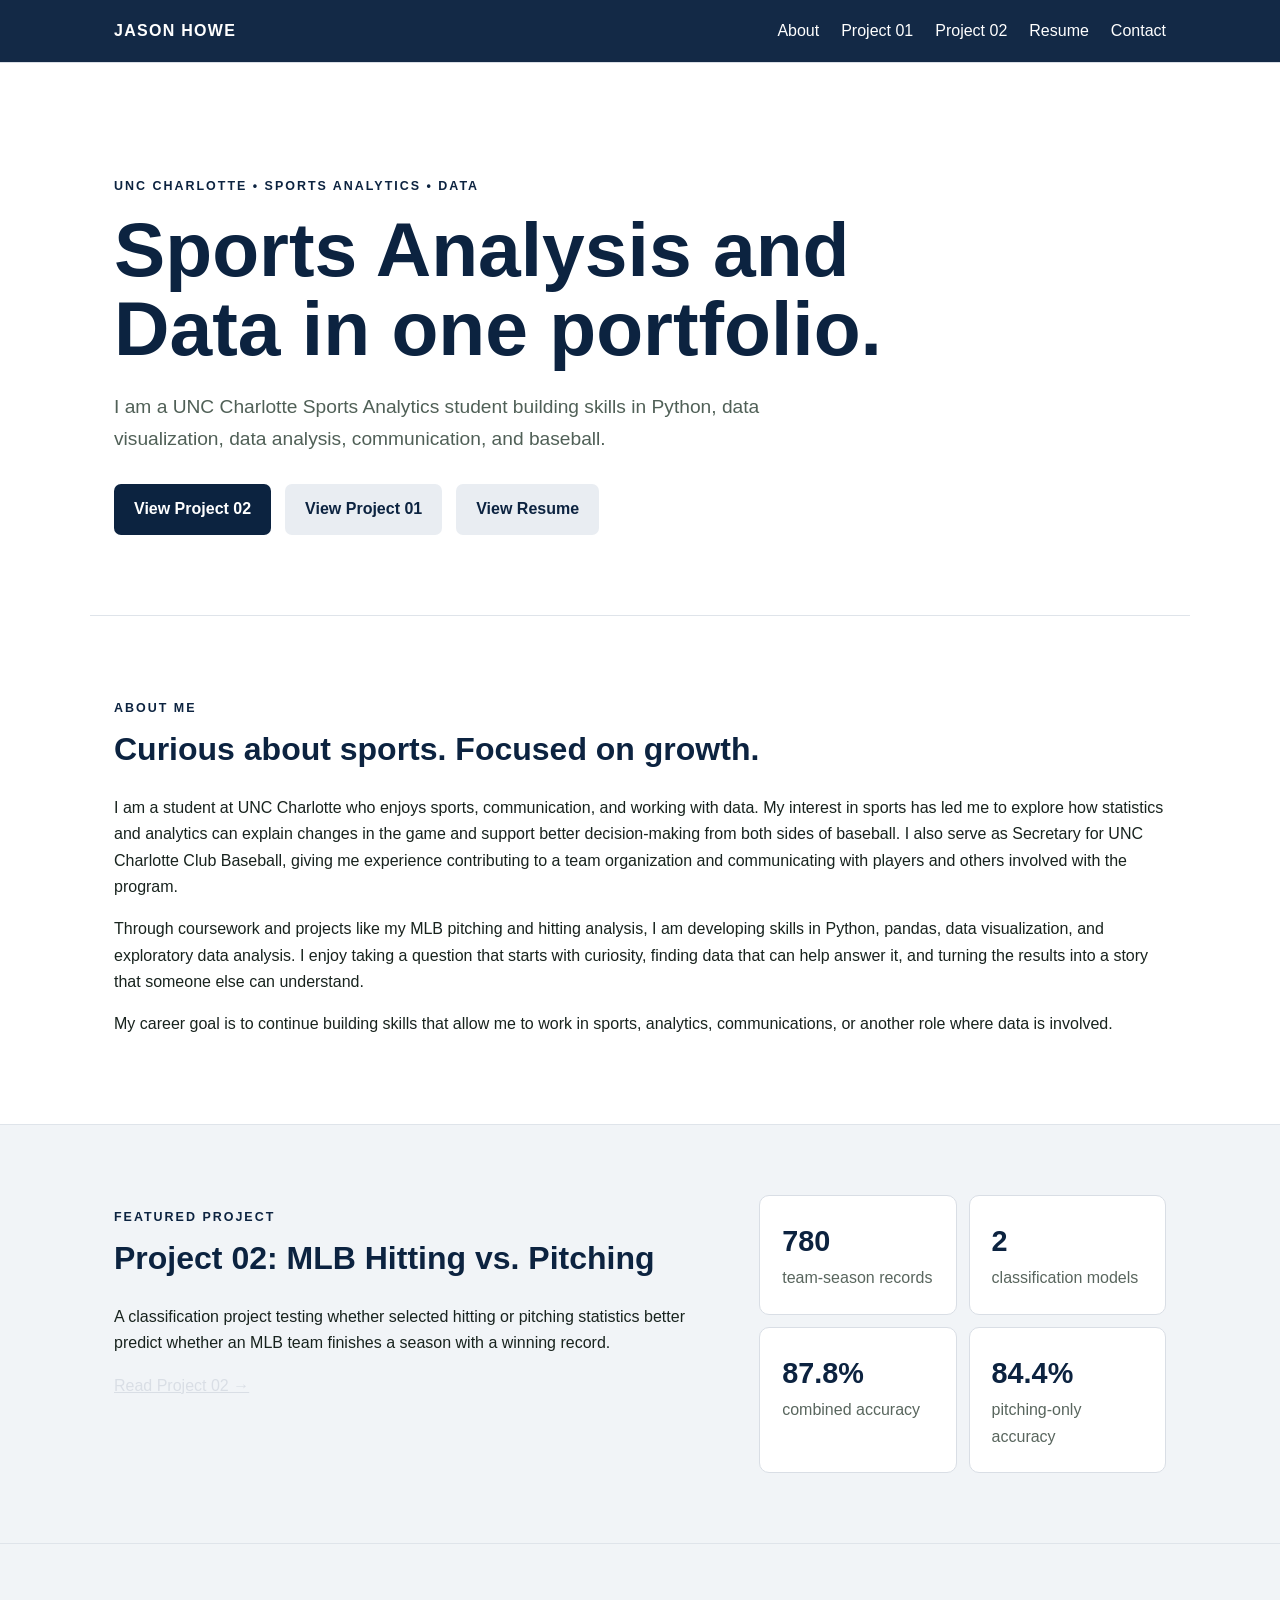
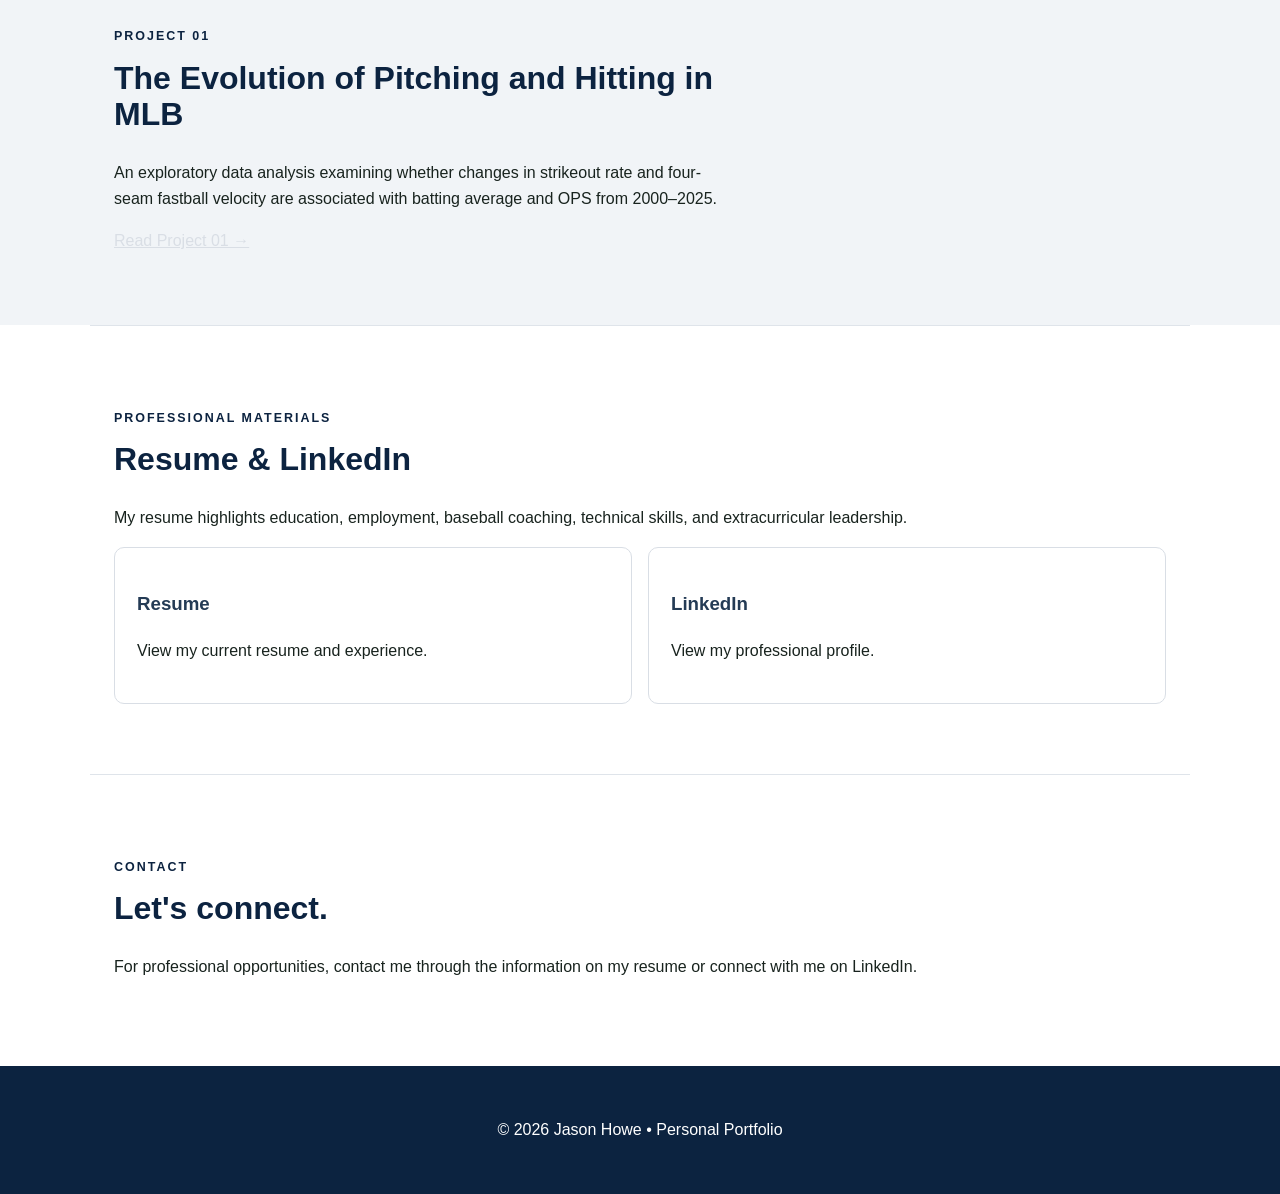
==== commit 4c5e2270: "Update Project 2 homepage stats" ====
--- a/index.html
+++ b/index.html
@@ -3,7 +3,7 @@
 <body><header><nav><a class="brand" href="index.html">JASON HOWE</a><div class="navlinks"><a href="#about">About</a><a href="project.html">Project 01</a><a href="project2.html">Project 02</a><a href="resume.html">Resume</a><a href="#contact">Contact</a></div></nav></header>
 <main><section class="hero"><p class="eyebrow">UNC CHARLOTTE • SPORTS ANALYTICS • DATA</p><h1>Sports Analysis and Data in one portfolio.</h1><p class="lead">I am a UNC Charlotte Sports Analytics student building skills in Python, data visualization, data analysis, communication, and baseball.</p><div class="buttons"><a class="button" href="project2.html">View Project 02</a><a class="button secondary" href="project.html">View Project 01</a><a class="button secondary" href="resume.html">View Resume</a></div></section>
 <section id="about" class="section"><p class="eyebrow">ABOUT ME</p><h2>Curious about sports. Focused on growth.</h2><p>I am a student at UNC Charlotte who enjoys sports, communication, and working with data. My interest in sports has led me to explore how statistics and analytics can explain changes in the game and support better decision-making from both sides of baseball. I also serve as Secretary for UNC Charlotte Club Baseball, giving me experience contributing to a team organization and communicating with players and others involved with the program.</p><p>Through coursework and projects like my MLB pitching and hitting analysis, I am developing skills in Python, pandas, data visualization, and exploratory data analysis. I enjoy taking a question that starts with curiosity, finding data that can help answer it, and turning the results into a story that someone else can understand.</p><p>My career goal is to continue building skills that allow me to work in sports, analytics, communications, or another role where data is involved.</p></section>
-<section class="section feature"><div><p class="eyebrow">FEATURED PROJECT</p><h2>Project 02: MLB Hitting vs. Pitching</h2><p>An end-to-end machine-learning project comparing how well hitting statistics, pitching/run-prevention statistics, and a combined feature set predict MLB team wins.</p><a class="textlink" href="project2.html">Read Project 02 →</a></div><div class="statgrid"><div><strong>780</strong><span>team-season records</span></div><div><strong>2</strong><span>regression models</span></div><div><strong>6.32</strong><span>final MAE (wins)</span></div><div><strong>0.559</strong><span>final R²</span></div></div></section>
+<section class="section feature"><div><p class="eyebrow">FEATURED PROJECT</p><h2>Project 02: MLB Hitting vs. Pitching</h2><p>A classification project testing whether selected hitting or pitching statistics better predict whether an MLB team finishes a season with a winning record.</p><a class="textlink" href="project2.html">Read Project 02 →</a></div><div class="statgrid"><div><strong>780</strong><span>team-season records</span></div><div><strong>2</strong><span>classification models</span></div><div><strong>87.8%</strong><span>combined accuracy</span></div><div><strong>84.4%</strong><span>pitching-only accuracy</span></div></div></section>
 <section class="section feature"><div><p class="eyebrow">PROJECT 01</p><h2>The Evolution of Pitching and Hitting in MLB</h2><p>An exploratory data analysis examining whether changes in strikeout rate and four-seam fastball velocity are associated with batting average and OPS from 2000–2025.</p><a class="textlink" href="project.html">Read Project 01 →</a></div></section>
-<section id="resume" class="section"><p class="eyebrow">PROFESSIONAL MATERIALS</p><h2>Resume & LinkedIn</h2><p>My resume highlights education, employment, baseball coaching, technical skills, and extracurricular leadership.</p><div class="cards"><a class="card" href="resume.html"><h3>Resume</h3><p>View my current resume and experience.</p></a><a class="card" href="https://www.linkedin.com/in/jason-howe-ab443136b/" target="_blank" rel="noopener noreferrer"><h3>LinkedIn</h3><p>View my professional profile.</p></a></div></section>
-<section id="contact" class="section"><p class="eyebrow">CONTACT</p><h2>Let's connect.</h2><p>For professional opportunities, contact me through the information on my resume or connect with me on LinkedIn.</p></section></main><footer><p>© 2026 Jason Howe • Personal Portfolio</p></footer></body></html>
+<section id="resume" class="section"><p class="eyebrow">PROFESSIONAL MATERIALS</p><h2>Resume & LinkedIn</h2><p>My resume highlights education, employment, baseball coaching, technical skills, and extracurricular leadership.</p><div class="cards"><a class="card" href="resume.html"><h3>Resume</h3><p>View my current resume and experience.</p></a><a class="card" href="https://www.linkedin.com/in/jason-howe-ab443136b/" target="_blank"><h3>LinkedIn</h3><p>View my professional profile.</p></a></div></section>
+<section id="contact" class="section"><p class="eyebrow">CONTACT</p><h2>Let's connect.</h2><p>For professional opportunities, contact me through the information on my resume or connect with me on LinkedIn.</p></section></main><footer><p>© 2026 Jason Howe • Personal Portfolio</p></footer></body></html>
